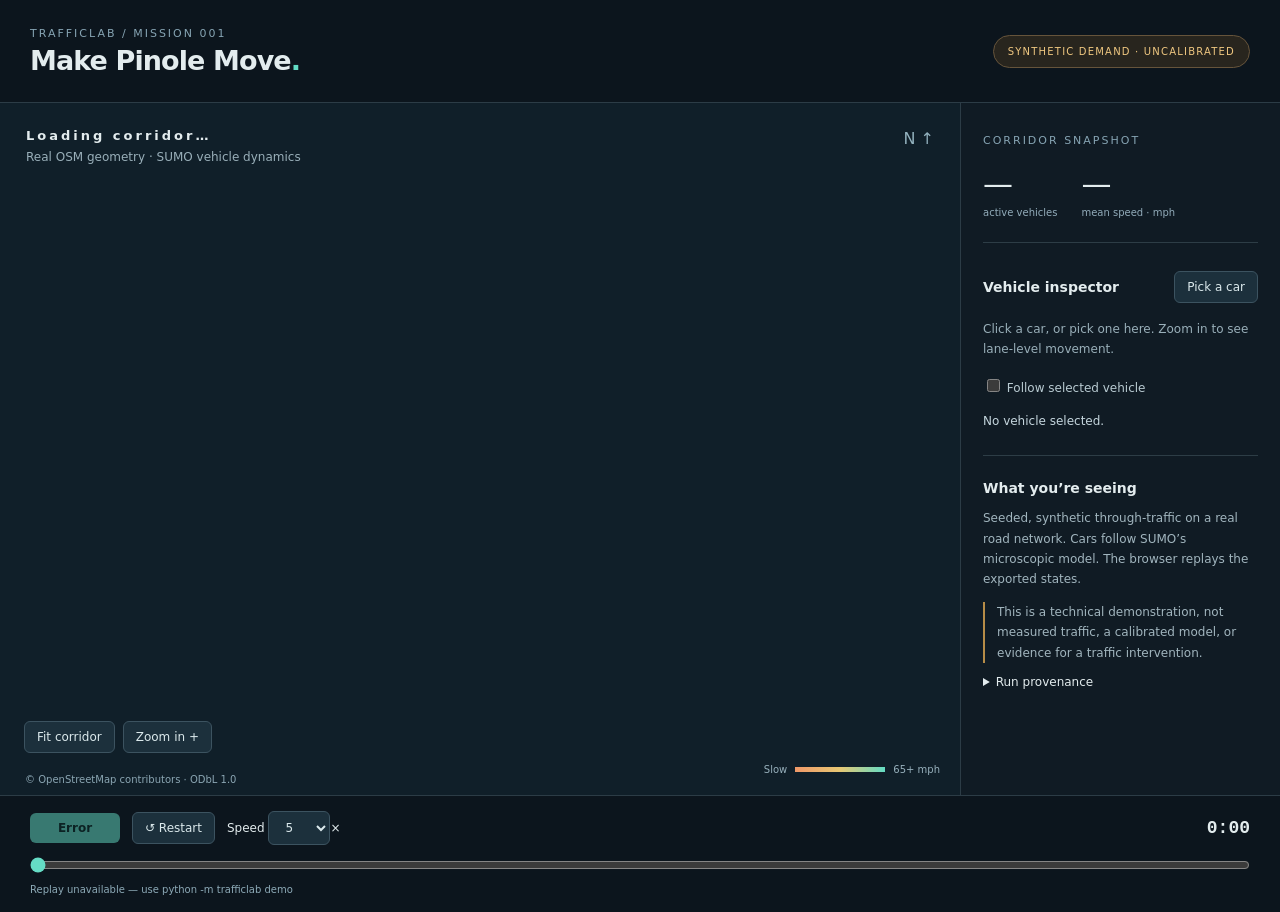
==== viewer/index.html @ 6fbc29c3 "feat: deliver tested Mission 001 simulator and GitHub Pages replay Import real Pinole OSM geometry, " ====
<!doctype html><html lang="en"><meta charset="utf-8"><meta name="viewport" content="width=device-width,initial-scale=1"><title>TrafficLab · Make Pinole Move</title><link rel="stylesheet" href="style.css">
<body><header><div><span class="eyebrow">TRAFFICLAB / MISSION 001</span><h1>Make Pinole Move<span class="dot">.</span></h1></div><div class="badge">SYNTHETIC DEMAND · UNCALIBRATED</div></header>
<main><section class="map"><canvas id="map" aria-label="Interactive road network. Click a vehicle to inspect; drag to pan; scroll to zoom."></canvas><div class="maplabel"><strong id="networkname">Loading corridor…</strong><span>Real OSM geometry · SUMO vehicle dynamics</span></div><div class="mapbuttons"><button id="fit">Fit corridor</button><button id="zoom">Zoom in +</button></div><div class="compass">N ↑</div><div class="legend"><span>Slow</span><i></i><span>65+ mph</span></div><div class="credit">© OpenStreetMap contributors · ODbL 1.0</div></section>
<aside><span class="eyebrow">CORRIDOR SNAPSHOT</span><div class="stats"><div><strong id="count">—</strong><span>active vehicles</span></div><div><strong id="mean">—</strong><span>mean speed · mph</span></div></div><hr><div class="inspecthead"><h2>Vehicle inspector</h2><button id="pick">Pick a car</button></div><p class="hint">Click a car, or pick one here. Zoom in to see lane-level movement.</p><label class="follow"><input id="follow" type="checkbox"> Follow selected vehicle</label><div id="details" aria-live="polite">No vehicle selected.</div><hr><h2>What you’re seeing</h2><p>Seeded, synthetic through-traffic on a real road network. Cars follow SUMO’s microscopic model. The browser replays the exported states.</p><p class="caution">This is a technical demonstration, not measured traffic, a calibrated model, or evidence for a traffic intervention.</p><details><summary>Run provenance</summary><pre id="provenance"></pre></details></aside></main>
<footer><div class="transport"><button id="play" disabled>Loading…</button><button id="restart">↺ Restart</button><label>Speed <select id="rate"><option>1</option><option selected>5</option><option>10</option><option>25</option></select>×</label><strong id="clock">0:00</strong></div><input id="timeline" type="range" min="0" max="1" step="0.1" value="0" aria-label="Simulation time"><span id="status">Loading real SUMO trajectory data…</span></footer><script src="app.js"></script></body></html>
---- viewer/style.css ----
:root{color-scheme:dark;font-family:Inter,system-ui,sans-serif;background:#0c151d;color:#e3ecee}*{box-sizing:border-box}body{margin:0}header{padding:22px 30px;display:flex;align-items:center;justify-content:space-between;border-bottom:1px solid #2c3c46}h1{font-size:27px;margin:4px 0;font-weight:650;letter-spacing:-.9px}.dot{color:#62dcc5}.eyebrow{font-size:11px;letter-spacing:2px;color:#86a4b3}.badge{font-size:10px;letter-spacing:1.2px;color:#efc780;border:1px solid #66543b;border-radius:20px;padding:10px 14px;background:#28251e}main{display:grid;grid-template-columns:1fr 320px;height:calc(100vh - 208px);min-height:420px}.map{position:relative;overflow:hidden;background:#101f29}canvas{width:100%;height:100%;display:block;touch-action:none;cursor:crosshair}.maplabel{position:absolute;top:25px;left:26px;pointer-events:none;display:flex;flex-direction:column;gap:7px}.maplabel strong{font-size:13px;letter-spacing:3px}.maplabel span,.hint{font-size:12px;color:#99afb9}.mapbuttons{position:absolute;bottom:42px;left:24px;display:flex;gap:8px}.compass{position:absolute;right:26px;top:26px;color:#92b1bd}.credit{position:absolute;bottom:10px;left:25px;font-size:10px;color:#8ba6b3}.legend{position:absolute;bottom:20px;right:20px;display:flex;gap:8px;align-items:center;font-size:10px;color:#97b0bc}.legend i{width:90px;height:5px;background:linear-gradient(90deg,#ef9868,#e7c874,#63dcc4)}aside{padding:26px 22px;background:#101b24;border-left:1px solid #2c3c46;overflow:auto}.stats{display:flex;gap:24px;margin-top:18px}.stats div{display:flex;flex-direction:column;gap:6px}.stats strong{font-size:30px;font-weight:500}.stats span{font-size:10px;color:#92acba}h2{font-size:14px;margin:12px 0}p{font-size:12px;line-height:1.7;color:#a1b5be}hr{border:0;border-top:1px solid #2d3d46;margin:24px 0}.inspecthead{display:flex;align-items:center;justify-content:space-between}.follow{font-size:12px;color:#b9cbd2;display:block;margin:16px 0}#details{font-size:12px;line-height:1.7;color:#c5d6de}dl{display:grid;grid-template-columns:1fr 1fr;gap:9px;margin:16px 0}dt{color:#8ea8b6}dd{margin:0;text-align:right;overflow-wrap:anywhere}.carid{font-family:monospace;color:#66ddc4;font-size:15px}.caution{border-left:2px solid #b68c47;padding-left:12px}button,select{font:inherit;font-size:12px;background:#1c303c;color:#dbe9ec;border:1px solid #3c5360;border-radius:6px;padding:8px 12px;cursor:pointer}button:hover{background:#2e4957}button:disabled{opacity:.5}#play{background:#65dcc5;color:#0c302a;border:0;min-width:90px;font-weight:bold}footer{padding:15px 30px;border-top:1px solid #2c3c46}.transport{display:flex;align-items:center;gap:12px;font-size:12px}#clock{margin-left:auto;font-family:monospace;font-size:18px}#timeline{width:100%;accent-color:#65dcc5;margin:12px 0 5px}#status{font-size:10px;color:#8daab7}summary{font-size:12px;cursor:pointer}pre{font-size:10px;white-space:pre-wrap;overflow-wrap:anywhere;line-height:1.5}@media(max-width:760px){header{padding:15px;display:block}.badge{display:inline-block;margin-top:8px}main{display:block;height:auto}.map{height:55vh}aside{border:0}footer{position:sticky;bottom:0;background:#0c151d;padding:12px 15px}.stats{gap:45px}h1{font-size:24px}}
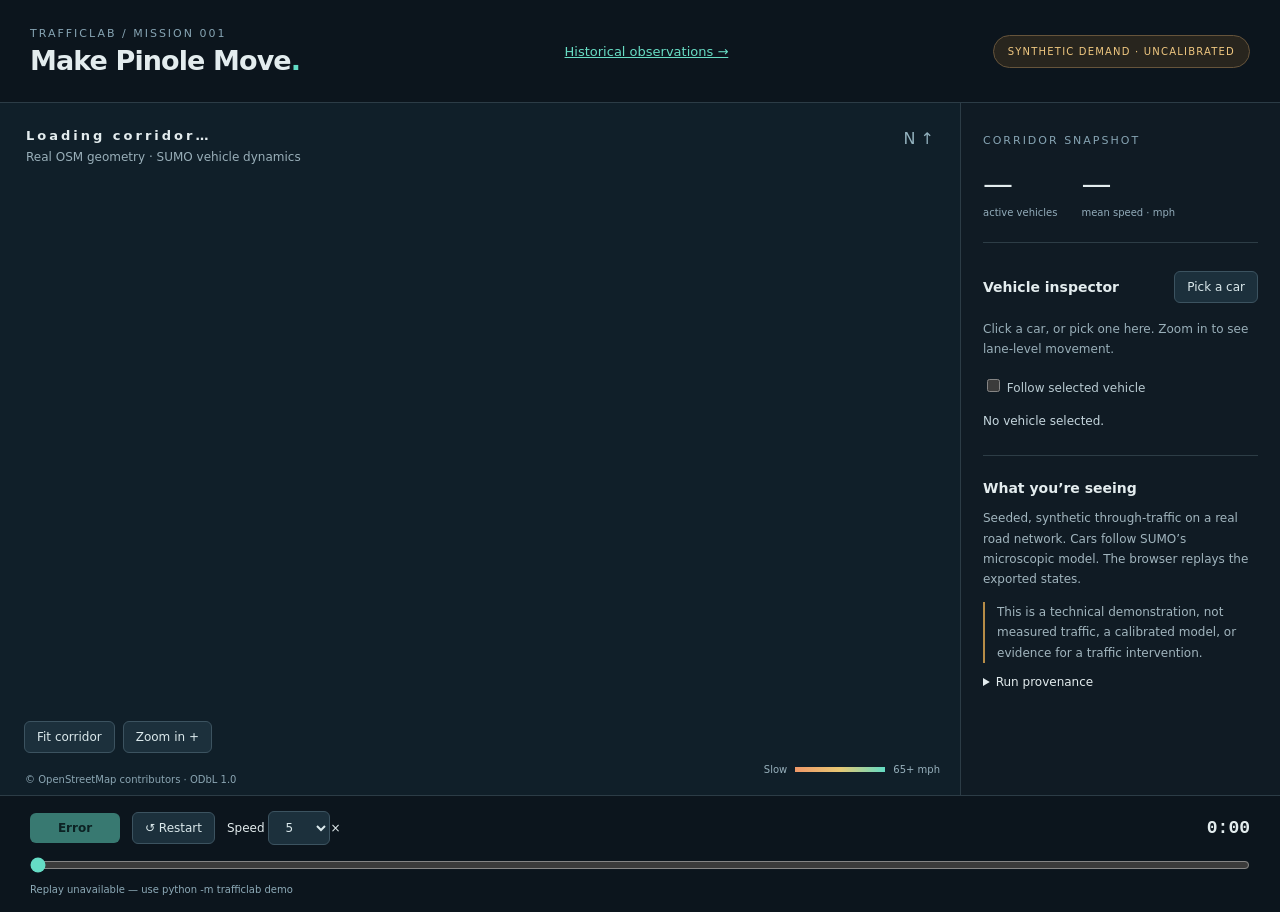
==== commit 325d702d: "feat: prepare PeMS ingestion and historical observations inspector Add date-scoped import with prove" ====
--- a/viewer/index.html
+++ b/viewer/index.html
@@ -1,5 +1,5 @@
 <!doctype html><html lang="en"><meta charset="utf-8"><meta name="viewport" content="width=device-width,initial-scale=1"><title>TrafficLab · Make Pinole Move</title><link rel="stylesheet" href="style.css">
-<body><header><div><span class="eyebrow">TRAFFICLAB / MISSION 001</span><h1>Make Pinole Move<span class="dot">.</span></h1></div><div class="badge">SYNTHETIC DEMAND · UNCALIBRATED</div></header>
+<body><header><div><span class="eyebrow">TRAFFICLAB / MISSION 001</span><h1>Make Pinole Move<span class="dot">.</span></h1></div><a href="observations.html" style="color:#68ddc4;font-size:13px">Historical observations →</a><div class="badge">SYNTHETIC DEMAND · UNCALIBRATED</div></header>
 <main><section class="map"><canvas id="map" aria-label="Interactive road network. Click a vehicle to inspect; drag to pan; scroll to zoom."></canvas><div class="maplabel"><strong id="networkname">Loading corridor…</strong><span>Real OSM geometry · SUMO vehicle dynamics</span></div><div class="mapbuttons"><button id="fit">Fit corridor</button><button id="zoom">Zoom in +</button></div><div class="compass">N ↑</div><div class="legend"><span>Slow</span><i></i><span>65+ mph</span></div><div class="credit">© OpenStreetMap contributors · ODbL 1.0</div></section>
 <aside><span class="eyebrow">CORRIDOR SNAPSHOT</span><div class="stats"><div><strong id="count">—</strong><span>active vehicles</span></div><div><strong id="mean">—</strong><span>mean speed · mph</span></div></div><hr><div class="inspecthead"><h2>Vehicle inspector</h2><button id="pick">Pick a car</button></div><p class="hint">Click a car, or pick one here. Zoom in to see lane-level movement.</p><label class="follow"><input id="follow" type="checkbox"> Follow selected vehicle</label><div id="details" aria-live="polite">No vehicle selected.</div><hr><h2>What you’re seeing</h2><p>Seeded, synthetic through-traffic on a real road network. Cars follow SUMO’s microscopic model. The browser replays the exported states.</p><p class="caution">This is a technical demonstration, not measured traffic, a calibrated model, or evidence for a traffic intervention.</p><details><summary>Run provenance</summary><pre id="provenance"></pre></details></aside></main>
 <footer><div class="transport"><button id="play" disabled>Loading…</button><button id="restart">↺ Restart</button><label>Speed <select id="rate"><option>1</option><option selected>5</option><option>10</option><option>25</option></select>×</label><strong id="clock">0:00</strong></div><input id="timeline" type="range" min="0" max="1" step="0.1" value="0" aria-label="Simulation time"><span id="status">Loading real SUMO trajectory data…</span></footer><script src="app.js"></script></body></html>
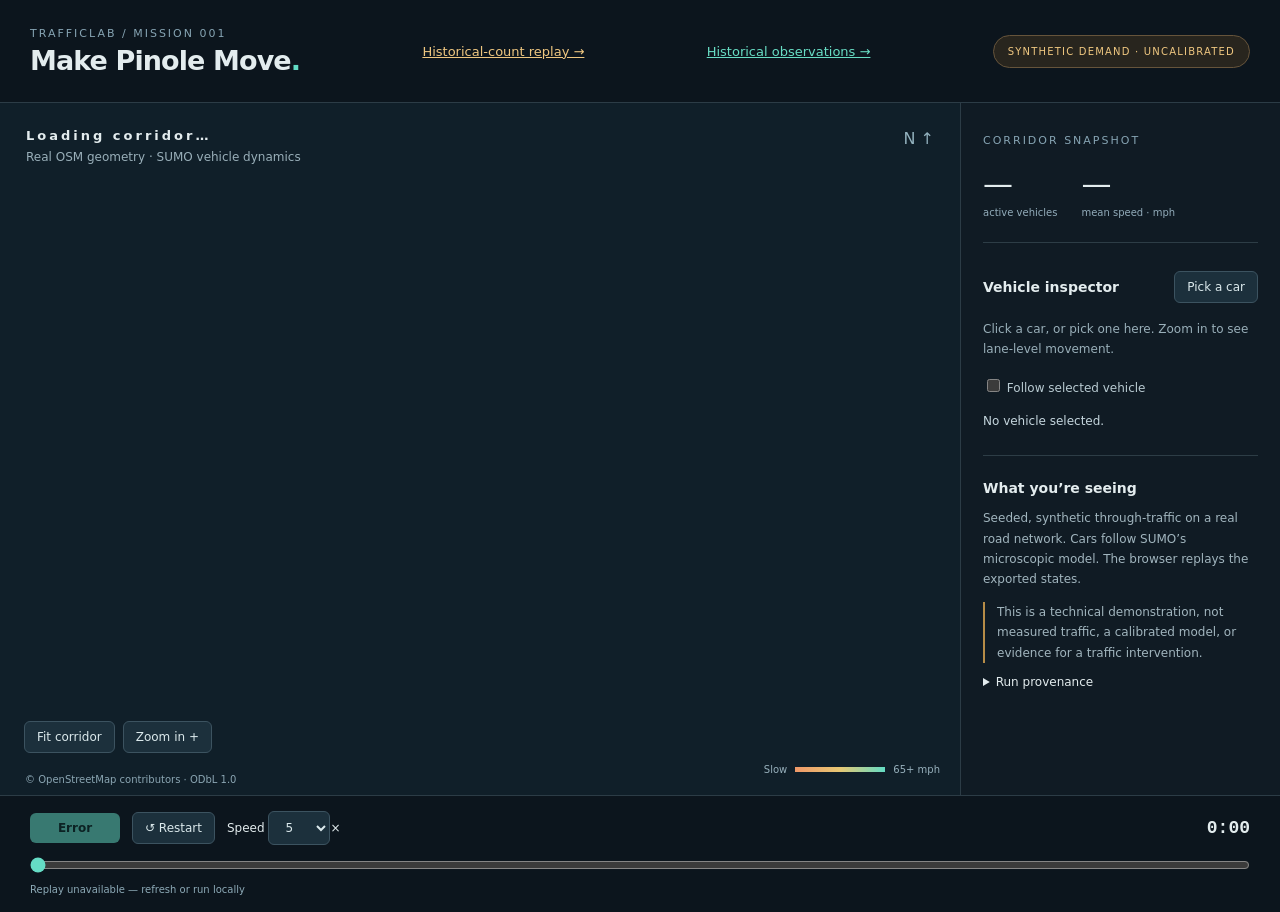
==== commit e7273077: "feat: expose moving historical baseline and observed-versus-simulated comparisons" ====
--- a/viewer/index.html
+++ b/viewer/index.html
@@ -1,5 +1,5 @@
 <!doctype html><html lang="en"><meta charset="utf-8"><meta name="viewport" content="width=device-width,initial-scale=1"><title>TrafficLab · Make Pinole Move</title><link rel="stylesheet" href="style.css">
-<body><header><div><span class="eyebrow">TRAFFICLAB / MISSION 001</span><h1>Make Pinole Move<span class="dot">.</span></h1></div><a href="observations.html" style="color:#68ddc4;font-size:13px">Historical observations →</a><div class="badge">SYNTHETIC DEMAND · UNCALIBRATED</div></header>
+<body><header><div><span class="eyebrow">TRAFFICLAB / MISSION 001</span><h1>Make Pinole Move<span class="dot">.</span></h1></div><a href="historical.html" style="color:#efc780;font-size:13px">Historical-count replay →</a><a href="observations.html" style="color:#68ddc4;font-size:13px">Historical observations →</a><div class="badge">SYNTHETIC DEMAND · UNCALIBRATED</div></header>
 <main><section class="map"><canvas id="map" aria-label="Interactive road network. Click a vehicle to inspect; drag to pan; scroll to zoom."></canvas><div class="maplabel"><strong id="networkname">Loading corridor…</strong><span>Real OSM geometry · SUMO vehicle dynamics</span></div><div class="mapbuttons"><button id="fit">Fit corridor</button><button id="zoom">Zoom in +</button></div><div class="compass">N ↑</div><div class="legend"><span>Slow</span><i></i><span>65+ mph</span></div><div class="credit">© OpenStreetMap contributors · ODbL 1.0</div></section>
 <aside><span class="eyebrow">CORRIDOR SNAPSHOT</span><div class="stats"><div><strong id="count">—</strong><span>active vehicles</span></div><div><strong id="mean">—</strong><span>mean speed · mph</span></div></div><hr><div class="inspecthead"><h2>Vehicle inspector</h2><button id="pick">Pick a car</button></div><p class="hint">Click a car, or pick one here. Zoom in to see lane-level movement.</p><label class="follow"><input id="follow" type="checkbox"> Follow selected vehicle</label><div id="details" aria-live="polite">No vehicle selected.</div><hr><h2>What you’re seeing</h2><p>Seeded, synthetic through-traffic on a real road network. Cars follow SUMO’s microscopic model. The browser replays the exported states.</p><p class="caution">This is a technical demonstration, not measured traffic, a calibrated model, or evidence for a traffic intervention.</p><details><summary>Run provenance</summary><pre id="provenance"></pre></details></aside></main>
 <footer><div class="transport"><button id="play" disabled>Loading…</button><button id="restart">↺ Restart</button><label>Speed <select id="rate"><option>1</option><option selected>5</option><option>10</option><option>25</option></select>×</label><strong id="clock">0:00</strong></div><input id="timeline" type="range" min="0" max="1" step="0.1" value="0" aria-label="Simulation time"><span id="status">Loading real SUMO trajectory data…</span></footer><script src="app.js"></script></body></html>
--- a/viewer/style.css
+++ b/viewer/style.css
@@ -1 +1,3 @@
 :root{color-scheme:dark;font-family:Inter,system-ui,sans-serif;background:#0c151d;color:#e3ecee}*{box-sizing:border-box}body{margin:0}header{padding:22px 30px;display:flex;align-items:center;justify-content:space-between;border-bottom:1px solid #2c3c46}h1{font-size:27px;margin:4px 0;font-weight:650;letter-spacing:-.9px}.dot{color:#62dcc5}.eyebrow{font-size:11px;letter-spacing:2px;color:#86a4b3}.badge{font-size:10px;letter-spacing:1.2px;color:#efc780;border:1px solid #66543b;border-radius:20px;padding:10px 14px;background:#28251e}main{display:grid;grid-template-columns:1fr 320px;height:calc(100vh - 208px);min-height:420px}.map{position:relative;overflow:hidden;background:#101f29}canvas{width:100%;height:100%;display:block;touch-action:none;cursor:crosshair}.maplabel{position:absolute;top:25px;left:26px;pointer-events:none;display:flex;flex-direction:column;gap:7px}.maplabel strong{font-size:13px;letter-spacing:3px}.maplabel span,.hint{font-size:12px;color:#99afb9}.mapbuttons{position:absolute;bottom:42px;left:24px;display:flex;gap:8px}.compass{position:absolute;right:26px;top:26px;color:#92b1bd}.credit{position:absolute;bottom:10px;left:25px;font-size:10px;color:#8ba6b3}.legend{position:absolute;bottom:20px;right:20px;display:flex;gap:8px;align-items:center;font-size:10px;color:#97b0bc}.legend i{width:90px;height:5px;background:linear-gradient(90deg,#ef9868,#e7c874,#63dcc4)}aside{padding:26px 22px;background:#101b24;border-left:1px solid #2c3c46;overflow:auto}.stats{display:flex;gap:24px;margin-top:18px}.stats div{display:flex;flex-direction:column;gap:6px}.stats strong{font-size:30px;font-weight:500}.stats span{font-size:10px;color:#92acba}h2{font-size:14px;margin:12px 0}p{font-size:12px;line-height:1.7;color:#a1b5be}hr{border:0;border-top:1px solid #2d3d46;margin:24px 0}.inspecthead{display:flex;align-items:center;justify-content:space-between}.follow{font-size:12px;color:#b9cbd2;display:block;margin:16px 0}#details{font-size:12px;line-height:1.7;color:#c5d6de}dl{display:grid;grid-template-columns:1fr 1fr;gap:9px;margin:16px 0}dt{color:#8ea8b6}dd{margin:0;text-align:right;overflow-wrap:anywhere}.carid{font-family:monospace;color:#66ddc4;font-size:15px}.caution{border-left:2px solid #b68c47;padding-left:12px}button,select{font:inherit;font-size:12px;background:#1c303c;color:#dbe9ec;border:1px solid #3c5360;border-radius:6px;padding:8px 12px;cursor:pointer}button:hover{background:#2e4957}button:disabled{opacity:.5}#play{background:#65dcc5;color:#0c302a;border:0;min-width:90px;font-weight:bold}footer{padding:15px 30px;border-top:1px solid #2c3c46}.transport{display:flex;align-items:center;gap:12px;font-size:12px}#clock{margin-left:auto;font-family:monospace;font-size:18px}#timeline{width:100%;accent-color:#65dcc5;margin:12px 0 5px}#status{font-size:10px;color:#8daab7}summary{font-size:12px;cursor:pointer}pre{font-size:10px;white-space:pre-wrap;overflow-wrap:anywhere;line-height:1.5}@media(max-width:760px){header{padding:15px;display:block}.badge{display:inline-block;margin-top:8px}main{display:block;height:auto}.map{height:55vh}aside{border:0}footer{position:sticky;bottom:0;background:#0c151d;padding:12px 15px}.stats{gap:45px}h1{font-size:24px}}
+
+#comparison{max-width:1300px;margin:auto;padding:30px}#comparison h2{font-size:18px}.compare-heading{display:flex;justify-content:space-between;align-items:center;gap:15px;flex-wrap:wrap}.compare-heading select{max-width:100%}.compare-grid{display:grid;grid-template-columns:1fr 1fr;gap:24px}.compare-grid canvas{height:180px;cursor:default;touch-action:auto}.observed-key{color:#63dcc4}.simulated-key{color:#edb980}#compare-values{display:flex;gap:25px;flex-wrap:wrap}#compare-quality{color:#edc780}#diagnostics{border-left:2px solid #edb980;padding:10px 14px;background:#16232c}@media(max-width:760px){.compare-grid{grid-template-columns:1fr}#comparison{padding:20px}.compare-heading label{max-width:100%}}
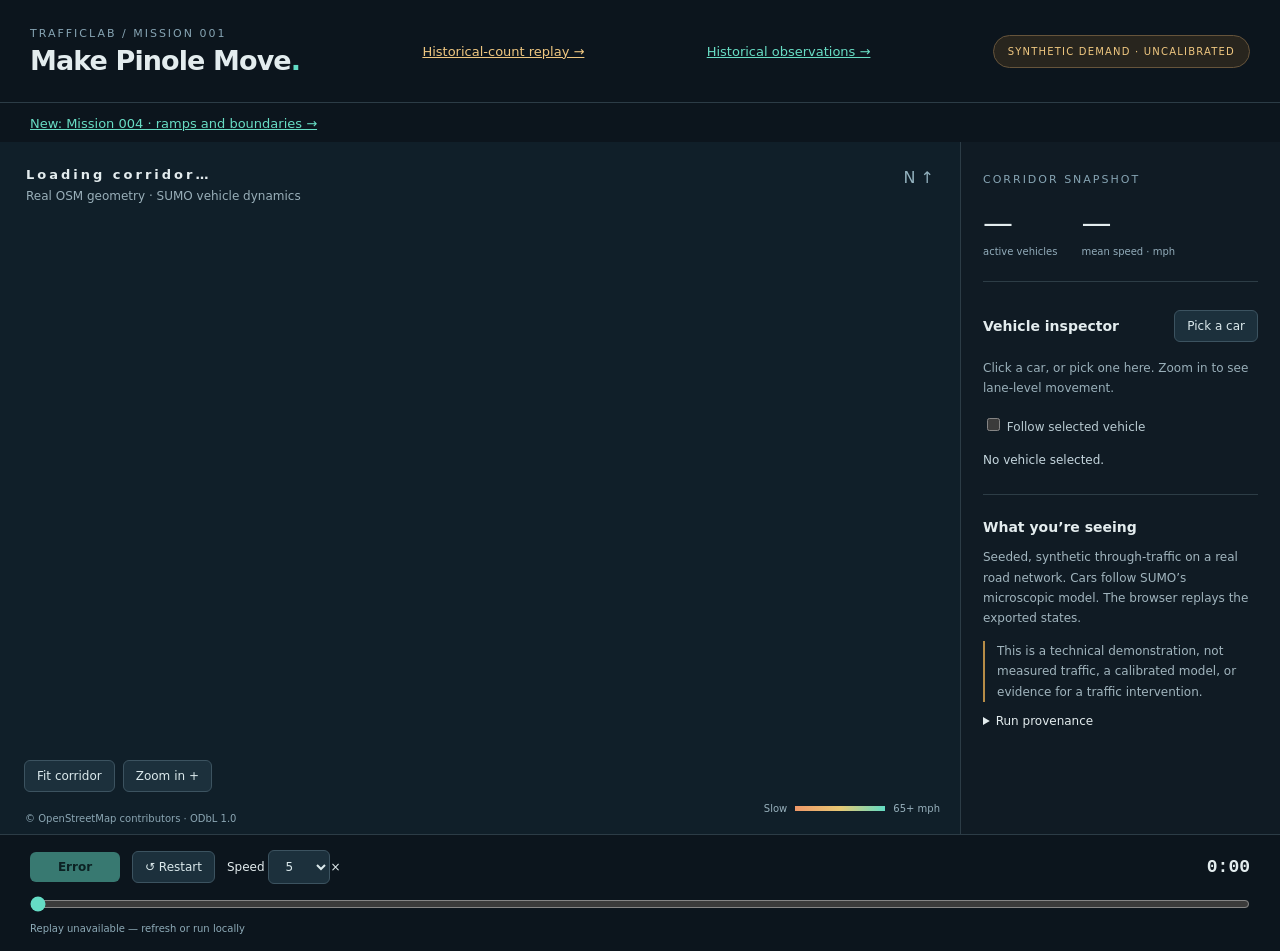
==== commit d8200a71: "Add ramp demand, boundary audit and transparent scenario comparisons" ====
--- a/viewer/index.html
+++ b/viewer/index.html
@@ -1,5 +1,5 @@
 <!doctype html><html lang="en"><meta charset="utf-8"><meta name="viewport" content="width=device-width,initial-scale=1"><title>TrafficLab · Make Pinole Move</title><link rel="stylesheet" href="style.css">
 <body><header><div><span class="eyebrow">TRAFFICLAB / MISSION 001</span><h1>Make Pinole Move<span class="dot">.</span></h1></div><a href="historical.html" style="color:#efc780;font-size:13px">Historical-count replay →</a><a href="observations.html" style="color:#68ddc4;font-size:13px">Historical observations →</a><div class="badge">SYNTHETIC DEMAND · UNCALIBRATED</div></header>
-<main><section class="map"><canvas id="map" aria-label="Interactive road network. Click a vehicle to inspect; drag to pan; scroll to zoom."></canvas><div class="maplabel"><strong id="networkname">Loading corridor…</strong><span>Real OSM geometry · SUMO vehicle dynamics</span></div><div class="mapbuttons"><button id="fit">Fit corridor</button><button id="zoom">Zoom in +</button></div><div class="compass">N ↑</div><div class="legend"><span>Slow</span><i></i><span>65+ mph</span></div><div class="credit">© OpenStreetMap contributors · ODbL 1.0</div></section>
+<nav style="padding:10px 30px"><a style="color:#68ddc4;font-size:13px" href="ramps.html">New: Mission 004 · ramps and boundaries →</a></nav><main><section class="map"><canvas id="map" aria-label="Interactive road network. Click a vehicle to inspect; drag to pan; scroll to zoom."></canvas><div class="maplabel"><strong id="networkname">Loading corridor…</strong><span>Real OSM geometry · SUMO vehicle dynamics</span></div><div class="mapbuttons"><button id="fit">Fit corridor</button><button id="zoom">Zoom in +</button></div><div class="compass">N ↑</div><div class="legend"><span>Slow</span><i></i><span>65+ mph</span></div><div class="credit">© OpenStreetMap contributors · ODbL 1.0</div></section>
 <aside><span class="eyebrow">CORRIDOR SNAPSHOT</span><div class="stats"><div><strong id="count">—</strong><span>active vehicles</span></div><div><strong id="mean">—</strong><span>mean speed · mph</span></div></div><hr><div class="inspecthead"><h2>Vehicle inspector</h2><button id="pick">Pick a car</button></div><p class="hint">Click a car, or pick one here. Zoom in to see lane-level movement.</p><label class="follow"><input id="follow" type="checkbox"> Follow selected vehicle</label><div id="details" aria-live="polite">No vehicle selected.</div><hr><h2>What you’re seeing</h2><p>Seeded, synthetic through-traffic on a real road network. Cars follow SUMO’s microscopic model. The browser replays the exported states.</p><p class="caution">This is a technical demonstration, not measured traffic, a calibrated model, or evidence for a traffic intervention.</p><details><summary>Run provenance</summary><pre id="provenance"></pre></details></aside></main>
 <footer><div class="transport"><button id="play" disabled>Loading…</button><button id="restart">↺ Restart</button><label>Speed <select id="rate"><option>1</option><option selected>5</option><option>10</option><option>25</option></select>×</label><strong id="clock">0:00</strong></div><input id="timeline" type="range" min="0" max="1" step="0.1" value="0" aria-label="Simulation time"><span id="status">Loading real SUMO trajectory data…</span></footer><script src="app.js"></script></body></html>
--- a/viewer/style.css
+++ b/viewer/style.css
@@ -1,3 +1,5 @@
 :root{color-scheme:dark;font-family:Inter,system-ui,sans-serif;background:#0c151d;color:#e3ecee}*{box-sizing:border-box}body{margin:0}header{padding:22px 30px;display:flex;align-items:center;justify-content:space-between;border-bottom:1px solid #2c3c46}h1{font-size:27px;margin:4px 0;font-weight:650;letter-spacing:-.9px}.dot{color:#62dcc5}.eyebrow{font-size:11px;letter-spacing:2px;color:#86a4b3}.badge{font-size:10px;letter-spacing:1.2px;color:#efc780;border:1px solid #66543b;border-radius:20px;padding:10px 14px;background:#28251e}main{display:grid;grid-template-columns:1fr 320px;height:calc(100vh - 208px);min-height:420px}.map{position:relative;overflow:hidden;background:#101f29}canvas{width:100%;height:100%;display:block;touch-action:none;cursor:crosshair}.maplabel{position:absolute;top:25px;left:26px;pointer-events:none;display:flex;flex-direction:column;gap:7px}.maplabel strong{font-size:13px;letter-spacing:3px}.maplabel span,.hint{font-size:12px;color:#99afb9}.mapbuttons{position:absolute;bottom:42px;left:24px;display:flex;gap:8px}.compass{position:absolute;right:26px;top:26px;color:#92b1bd}.credit{position:absolute;bottom:10px;left:25px;font-size:10px;color:#8ba6b3}.legend{position:absolute;bottom:20px;right:20px;display:flex;gap:8px;align-items:center;font-size:10px;color:#97b0bc}.legend i{width:90px;height:5px;background:linear-gradient(90deg,#ef9868,#e7c874,#63dcc4)}aside{padding:26px 22px;background:#101b24;border-left:1px solid #2c3c46;overflow:auto}.stats{display:flex;gap:24px;margin-top:18px}.stats div{display:flex;flex-direction:column;gap:6px}.stats strong{font-size:30px;font-weight:500}.stats span{font-size:10px;color:#92acba}h2{font-size:14px;margin:12px 0}p{font-size:12px;line-height:1.7;color:#a1b5be}hr{border:0;border-top:1px solid #2d3d46;margin:24px 0}.inspecthead{display:flex;align-items:center;justify-content:space-between}.follow{font-size:12px;color:#b9cbd2;display:block;margin:16px 0}#details{font-size:12px;line-height:1.7;color:#c5d6de}dl{display:grid;grid-template-columns:1fr 1fr;gap:9px;margin:16px 0}dt{color:#8ea8b6}dd{margin:0;text-align:right;overflow-wrap:anywhere}.carid{font-family:monospace;color:#66ddc4;font-size:15px}.caution{border-left:2px solid #b68c47;padding-left:12px}button,select{font:inherit;font-size:12px;background:#1c303c;color:#dbe9ec;border:1px solid #3c5360;border-radius:6px;padding:8px 12px;cursor:pointer}button:hover{background:#2e4957}button:disabled{opacity:.5}#play{background:#65dcc5;color:#0c302a;border:0;min-width:90px;font-weight:bold}footer{padding:15px 30px;border-top:1px solid #2c3c46}.transport{display:flex;align-items:center;gap:12px;font-size:12px}#clock{margin-left:auto;font-family:monospace;font-size:18px}#timeline{width:100%;accent-color:#65dcc5;margin:12px 0 5px}#status{font-size:10px;color:#8daab7}summary{font-size:12px;cursor:pointer}pre{font-size:10px;white-space:pre-wrap;overflow-wrap:anywhere;line-height:1.5}@media(max-width:760px){header{padding:15px;display:block}.badge{display:inline-block;margin-top:8px}main{display:block;height:auto}.map{height:55vh}aside{border:0}footer{position:sticky;bottom:0;background:#0c151d;padding:12px 15px}.stats{gap:45px}h1{font-size:24px}}
 
 #comparison{max-width:1300px;margin:auto;padding:30px}#comparison h2{font-size:18px}.compare-heading{display:flex;justify-content:space-between;align-items:center;gap:15px;flex-wrap:wrap}.compare-heading select{max-width:100%}.compare-grid{display:grid;grid-template-columns:1fr 1fr;gap:24px}.compare-grid canvas{height:180px;cursor:default;touch-action:auto}.observed-key{color:#63dcc4}.simulated-key{color:#edb980}#compare-values{display:flex;gap:25px;flex-wrap:wrap}#compare-quality{color:#edc780}#diagnostics{border-left:2px solid #edb980;padding:10px 14px;background:#16232c}@media(max-width:760px){.compare-grid{grid-template-columns:1fr}#comparison{padding:20px}.compare-heading label{max-width:100%}}
+
+.ramp-review{max-width:1300px;margin:0 auto;padding:30px}.ramp-review h2{font-size:20px;margin-top:28px}.ramp-review a{color:#63dcc4}.table-scroll{overflow-x:auto}table{border-collapse:collapse;width:100%;font-size:12px}th,td{padding:12px;text-align:left;border-bottom:1px solid #2c3c46}th{color:#86a4b3;font-weight:500}tr.central{background:#173a36}.ramp-review p{max-width:950px}#pick-ramp{margin-top:8px}
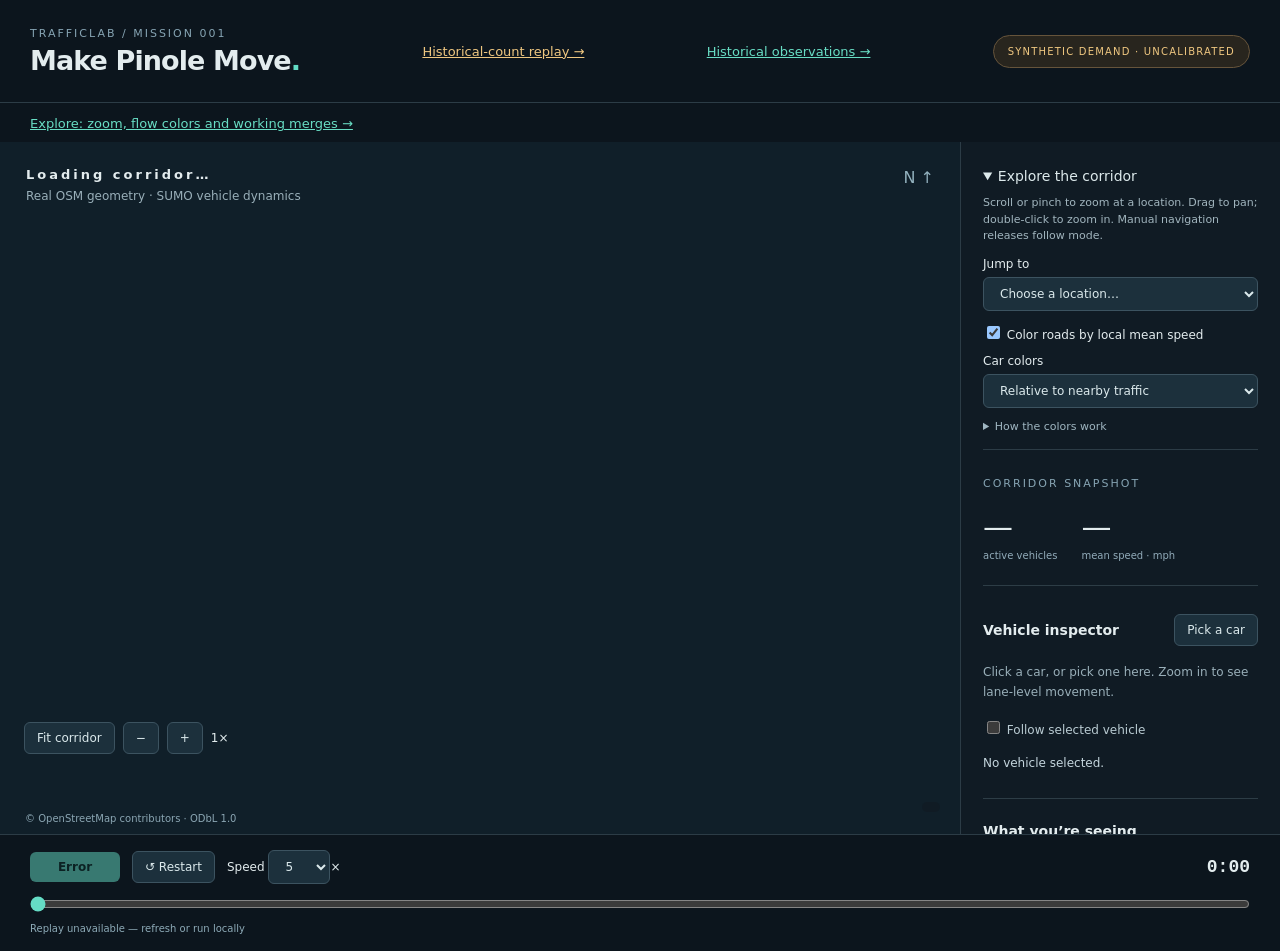
==== commit f7941fe4: "Add map navigation, local speed layers and completing merge experiment" ====
--- a/viewer/index.html
+++ b/viewer/index.html
@@ -1,5 +1,5 @@
 <!doctype html><html lang="en"><meta charset="utf-8"><meta name="viewport" content="width=device-width,initial-scale=1"><title>TrafficLab · Make Pinole Move</title><link rel="stylesheet" href="style.css">
 <body><header><div><span class="eyebrow">TRAFFICLAB / MISSION 001</span><h1>Make Pinole Move<span class="dot">.</span></h1></div><a href="historical.html" style="color:#efc780;font-size:13px">Historical-count replay →</a><a href="observations.html" style="color:#68ddc4;font-size:13px">Historical observations →</a><div class="badge">SYNTHETIC DEMAND · UNCALIBRATED</div></header>
-<nav style="padding:10px 30px"><a style="color:#68ddc4;font-size:13px" href="ramps.html">New: Mission 004 · ramps and boundaries →</a></nav><main><section class="map"><canvas id="map" aria-label="Interactive road network. Click a vehicle to inspect; drag to pan; scroll to zoom."></canvas><div class="maplabel"><strong id="networkname">Loading corridor…</strong><span>Real OSM geometry · SUMO vehicle dynamics</span></div><div class="mapbuttons"><button id="fit">Fit corridor</button><button id="zoom">Zoom in +</button></div><div class="compass">N ↑</div><div class="legend"><span>Slow</span><i></i><span>65+ mph</span></div><div class="credit">© OpenStreetMap contributors · ODbL 1.0</div></section>
-<aside><span class="eyebrow">CORRIDOR SNAPSHOT</span><div class="stats"><div><strong id="count">—</strong><span>active vehicles</span></div><div><strong id="mean">—</strong><span>mean speed · mph</span></div></div><hr><div class="inspecthead"><h2>Vehicle inspector</h2><button id="pick">Pick a car</button></div><p class="hint">Click a car, or pick one here. Zoom in to see lane-level movement.</p><label class="follow"><input id="follow" type="checkbox"> Follow selected vehicle</label><div id="details" aria-live="polite">No vehicle selected.</div><hr><h2>What you’re seeing</h2><p>Seeded, synthetic through-traffic on a real road network. Cars follow SUMO’s microscopic model. The browser replays the exported states.</p><p class="caution">This is a technical demonstration, not measured traffic, a calibrated model, or evidence for a traffic intervention.</p><details><summary>Run provenance</summary><pre id="provenance"></pre></details></aside></main>
-<footer><div class="transport"><button id="play" disabled>Loading…</button><button id="restart">↺ Restart</button><label>Speed <select id="rate"><option>1</option><option selected>5</option><option>10</option><option>25</option></select>×</label><strong id="clock">0:00</strong></div><input id="timeline" type="range" min="0" max="1" step="0.1" value="0" aria-label="Simulation time"><span id="status">Loading real SUMO trajectory data…</span></footer><script src="app.js"></script></body></html>
+<nav style="padding:10px 30px"><a style="color:#68ddc4;font-size:13px" href="ramps.html">Explore: zoom, flow colors and working merges →</a></nav><main><section class="map"><canvas tabindex="0" id="map" aria-label="Interactive road network. Click a vehicle to inspect; drag to pan; scroll to zoom."></canvas><div class="maplabel"><strong id="networkname">Loading corridor…</strong><span>Real OSM geometry · SUMO vehicle dynamics</span></div><div class="mapbuttons"><button id="fit">Fit corridor</button><button id="zoom-out" aria-label="Zoom out">−</button><button id="zoom" aria-label="Zoom in">+</button><output id="zoom-level" aria-label="Zoom level">1×</output></div><div class="compass">N ↑</div><div class="legend" id="flow-legend"></div><div class="credit">© OpenStreetMap contributors · ODbL 1.0</div></section>
+<aside><details class="view-options" open><summary>Explore the corridor</summary><p>Scroll or pinch to zoom at a location. Drag to pan; double-click to zoom in. Manual navigation releases follow mode.</p><label>Jump to <select id="jump"><option value="">Choose a location…</option></select></label><label><input id="road-flow" type="checkbox" checked> Color roads by local mean speed</label><label>Car colors <select id="car-colors"><option value="relative">Relative to nearby traffic</option><option value="absolute">Absolute speed</option></select></label><details class="color-help"><summary>How the colors work</summary><p>Local = same road and direction, in 100 m sections, at the current simulation sample. Gray roads have no cars. Relative colors compare each car with the other cars; fewer than two peers stays gray. These are simulated speeds.</p></details></details><span class="eyebrow">CORRIDOR SNAPSHOT</span><div class="stats"><div><strong id="count">—</strong><span>active vehicles</span></div><div><strong id="mean">—</strong><span>mean speed · mph</span></div></div><hr><div class="inspecthead"><h2>Vehicle inspector</h2><button id="pick">Pick a car</button></div><p class="hint">Click a car, or pick one here. Zoom in to see lane-level movement.</p><label class="follow"><input id="follow" type="checkbox"> Follow selected vehicle</label><div id="details" aria-live="polite">No vehicle selected.</div><hr><h2>What you’re seeing</h2><p>Seeded, synthetic through-traffic on a real road network. Cars follow SUMO’s microscopic model. The browser replays the exported states.</p><p class="caution">This is a technical demonstration, not measured traffic, a calibrated model, or evidence for a traffic intervention.</p><details><summary>Run provenance</summary><pre id="provenance"></pre></details></aside></main>
+<footer><div class="transport"><button id="play" disabled>Loading…</button><button id="restart">↺ Restart</button><label>Speed <select id="rate"><option>1</option><option selected>5</option><option>10</option><option>25</option></select>×</label><strong id="clock">0:00</strong></div><input id="timeline" type="range" min="0" max="1" step="0.1" value="0" aria-label="Simulation time"><span id="status">Loading real SUMO trajectory data…</span></footer><script src="flow-layer.js"></script><script src="app.js"></script></body></html>
--- a/viewer/style.css
+++ b/viewer/style.css
@@ -3,3 +3,5 @@
 #comparison{max-width:1300px;margin:auto;padding:30px}#comparison h2{font-size:18px}.compare-heading{display:flex;justify-content:space-between;align-items:center;gap:15px;flex-wrap:wrap}.compare-heading select{max-width:100%}.compare-grid{display:grid;grid-template-columns:1fr 1fr;gap:24px}.compare-grid canvas{height:180px;cursor:default;touch-action:auto}.observed-key{color:#63dcc4}.simulated-key{color:#edb980}#compare-values{display:flex;gap:25px;flex-wrap:wrap}#compare-quality{color:#edc780}#diagnostics{border-left:2px solid #edb980;padding:10px 14px;background:#16232c}@media(max-width:760px){.compare-grid{grid-template-columns:1fr}#comparison{padding:20px}.compare-heading label{max-width:100%}}
 
 .ramp-review{max-width:1300px;margin:0 auto;padding:30px}.ramp-review h2{font-size:20px;margin-top:28px}.ramp-review a{color:#63dcc4}.table-scroll{overflow-x:auto}table{border-collapse:collapse;width:100%;font-size:12px}th,td{padding:12px;text-align:left;border-bottom:1px solid #2c3c46}th{color:#86a4b3;font-weight:500}tr.central{background:#173a36}.ramp-review p{max-width:950px}#pick-ramp{margin-top:8px}
+.view-options{margin-bottom:22px;border-bottom:1px solid #2c3c46;padding-bottom:16px}.view-options summary{font-size:14px;color:#dce9eb}.view-options label{display:block;font-size:12px;margin:12px 0}.view-options select{display:block;max-width:100%;width:100%;margin-top:6px}.legend{flex-direction:column;align-items:flex-end;max-width:75%;line-height:1.6;padding:5px 9px;background:#101b24e8;border-radius:5px;pointer-events:none;bottom:22px}.legend b{font-weight:600}.mapbuttons{bottom:80px;align-items:center}#zoom-level{font-size:12px;min-width:36px}canvas:focus-visible{outline:2px solid #63dcc4;outline-offset:-3px}@media(max-width:760px){.legend{max-width:96%;right:6px;font-size:9px}.mapbuttons{left:12px;bottom:92px}.maplabel{top:14px;left:14px}.maplabel strong{letter-spacing:1px;max-width:270px}}
+.color-help summary{font-size:11px;color:#9fb6c1}.color-help p{font-size:11px}.view-options>p{font-size:11px;line-height:1.5}
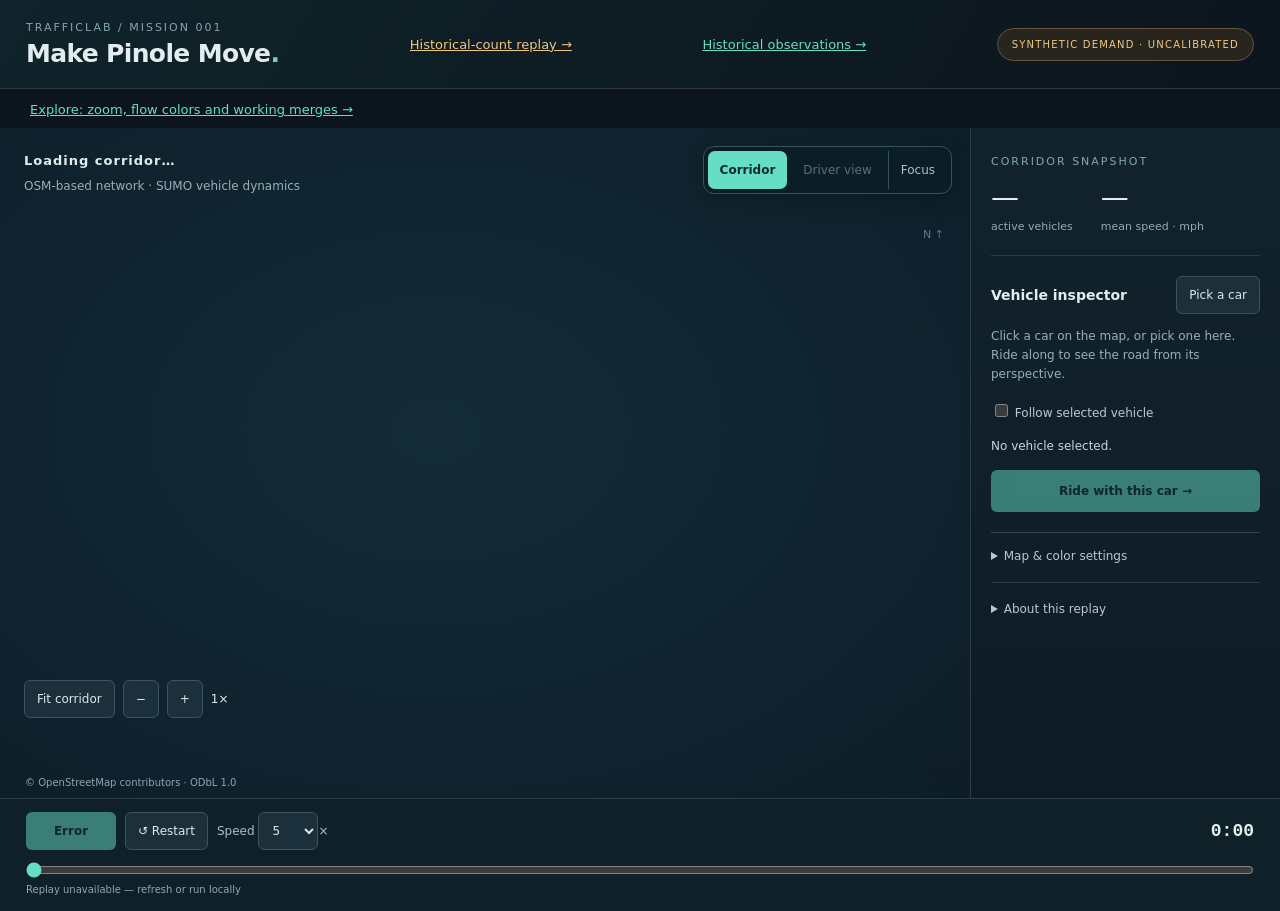
==== commit a3fc6148: "Polish replay experience and add a schematic driver camera" ====
--- a/viewer/index.html
+++ b/viewer/index.html
@@ -1,5 +1,5 @@
 <!doctype html><html lang="en"><meta charset="utf-8"><meta name="viewport" content="width=device-width,initial-scale=1"><title>TrafficLab · Make Pinole Move</title><link rel="stylesheet" href="style.css">
 <body><header><div><span class="eyebrow">TRAFFICLAB / MISSION 001</span><h1>Make Pinole Move<span class="dot">.</span></h1></div><a href="historical.html" style="color:#efc780;font-size:13px">Historical-count replay →</a><a href="observations.html" style="color:#68ddc4;font-size:13px">Historical observations →</a><div class="badge">SYNTHETIC DEMAND · UNCALIBRATED</div></header>
-<nav style="padding:10px 30px"><a style="color:#68ddc4;font-size:13px" href="ramps.html">Explore: zoom, flow colors and working merges →</a></nav><main><section class="map"><canvas tabindex="0" id="map" aria-label="Interactive road network. Click a vehicle to inspect; drag to pan; scroll to zoom."></canvas><div class="maplabel"><strong id="networkname">Loading corridor…</strong><span>Real OSM geometry · SUMO vehicle dynamics</span></div><div class="mapbuttons"><button id="fit">Fit corridor</button><button id="zoom-out" aria-label="Zoom out">−</button><button id="zoom" aria-label="Zoom in">+</button><output id="zoom-level" aria-label="Zoom level">1×</output></div><div class="compass">N ↑</div><div class="legend" id="flow-legend"></div><div class="credit">© OpenStreetMap contributors · ODbL 1.0</div></section>
-<aside><details class="view-options" open><summary>Explore the corridor</summary><p>Scroll or pinch to zoom at a location. Drag to pan; double-click to zoom in. Manual navigation releases follow mode.</p><label>Jump to <select id="jump"><option value="">Choose a location…</option></select></label><label><input id="road-flow" type="checkbox" checked> Color roads by local mean speed</label><label>Car colors <select id="car-colors"><option value="relative">Relative to nearby traffic</option><option value="absolute">Absolute speed</option></select></label><details class="color-help"><summary>How the colors work</summary><p>Local = same road and direction, in 100 m sections, at the current simulation sample. Gray roads have no cars. Relative colors compare each car with the other cars; fewer than two peers stays gray. These are simulated speeds.</p></details></details><span class="eyebrow">CORRIDOR SNAPSHOT</span><div class="stats"><div><strong id="count">—</strong><span>active vehicles</span></div><div><strong id="mean">—</strong><span>mean speed · mph</span></div></div><hr><div class="inspecthead"><h2>Vehicle inspector</h2><button id="pick">Pick a car</button></div><p class="hint">Click a car, or pick one here. Zoom in to see lane-level movement.</p><label class="follow"><input id="follow" type="checkbox"> Follow selected vehicle</label><div id="details" aria-live="polite">No vehicle selected.</div><hr><h2>What you’re seeing</h2><p>Seeded, synthetic through-traffic on a real road network. Cars follow SUMO’s microscopic model. The browser replays the exported states.</p><p class="caution">This is a technical demonstration, not measured traffic, a calibrated model, or evidence for a traffic intervention.</p><details><summary>Run provenance</summary><pre id="provenance"></pre></details></aside></main>
-<footer><div class="transport"><button id="play" disabled>Loading…</button><button id="restart">↺ Restart</button><label>Speed <select id="rate"><option>1</option><option selected>5</option><option>10</option><option>25</option></select>×</label><strong id="clock">0:00</strong></div><input id="timeline" type="range" min="0" max="1" step="0.1" value="0" aria-label="Simulation time"><span id="status">Loading real SUMO trajectory data…</span></footer><script src="flow-layer.js"></script><script src="app.js"></script></body></html>
+<nav style="padding:10px 30px"><a style="color:#68ddc4;font-size:13px" href="ramps.html">Explore: zoom, flow colors and working merges →</a></nav><main><section class="map" id="experience"><div class="view-switch" role="group" aria-label="Camera view"><button id="view-map" aria-pressed="true">Corridor</button><button id="view-driver" aria-pressed="false">Driver view</button><button id="focus-view" aria-pressed="false" title="Expand the road view; Escape to return">Focus</button></div><canvas tabindex="0" id="map" aria-label="Interactive road network. Click a vehicle to inspect; drag to pan; scroll to zoom."></canvas><div class="maplabel"><strong id="networkname">Loading corridor…</strong><span>OSM-based network · SUMO vehicle dynamics</span></div><div class="mapbuttons"><button id="fit">Fit corridor</button><button id="zoom-out" aria-label="Zoom out">−</button><button id="zoom" aria-label="Zoom in">+</button><output id="zoom-level" aria-label="Zoom level">1×</output></div><div class="compass">N ↑</div><div class="legend" id="flow-legend"></div><div id="driver-hud" hidden><span class="eyebrow">RIDE ALONG</span><strong><span id="driver-speed">—</span><small> mph</small></strong><span id="driver-road">Selected vehicle</span><span class="driver-disclaimer">Schematic view · flat road geometry</span></div><div id="driver-empty" hidden><strong>This car has left the recorded view.</strong><p>Pick another car to keep exploring, or scrub back.</p><button id="driver-next">Ride another car</button><button id="driver-back">Back to corridor</button></div><div id="view-notice" role="status" aria-live="polite"></div><div class="credit">© OpenStreetMap contributors · ODbL 1.0</div></section>
+<aside><span class="eyebrow">CORRIDOR SNAPSHOT</span><div class="stats"><div><strong id="count">—</strong><span>active vehicles</span></div><div><strong id="mean">—</strong><span>mean speed · mph</span></div></div><hr><div class="inspecthead"><h2>Vehicle inspector</h2><button id="pick">Pick a car</button></div><p class="hint">Click a car on the map, or pick one here. Ride along to see the road from its perspective.</p><label class="follow"><input id="follow" type="checkbox"> Follow selected vehicle</label><div id="details">No vehicle selected.</div><button id="ride-selected" class="ride-button">Ride with this car →</button><details class="view-options"><summary>Map & color settings</summary><p>Scroll or pinch to zoom at a location. Drag to pan; double-click to zoom in. Manual navigation releases follow mode.</p><label>Jump to <select id="jump"><option value="">Choose a location…</option></select></label><label><input id="road-flow" type="checkbox" checked> Color roads by local mean speed</label><label>Car colors <select id="car-colors"><option value="relative">Relative to nearby traffic</option><option value="absolute">Absolute speed</option></select></label><details class="color-help"><summary>How the colors work</summary><p>Local = same road and direction, in 100 m sections, at the current simulation sample. Gray roads have no cars. Relative colors compare each car with the other cars; fewer than two peers stays gray. These are simulated speeds.</p></details></details><hr><details class="scene-notes"><summary>About this replay</summary><p>Seeded, synthetic through-traffic on a real road network. Cars follow SUMO’s microscopic model. The browser replays the exported states.</p><p class="caution">This is a technical demonstration, not measured traffic, a calibrated model, or evidence for a traffic intervention.</p><details><summary>Run provenance</summary><pre id="provenance"></pre></details></details></aside></main>
+<footer><div class="transport"><button id="play" disabled>Loading…</button><button id="restart" title="Return to the start of the replay">↺ Restart</button><label>Speed <select id="rate"><option>0.5</option><option>1</option><option>2</option><option selected>5</option><option>10</option><option>25</option></select>×</label><strong id="clock">0:00</strong></div><input id="timeline" type="range" min="0" max="1" step="0.1" value="0" aria-label="Simulation time"><span id="status" role="status">Loading real SUMO trajectory data…</span></footer><script src="flow-layer.js"></script><script src="driver-geometry.js"></script><script src="driver-view.js"></script><script src="app.js"></script></body></html>
--- a/viewer/style.css
+++ b/viewer/style.css
@@ -5,3 +5,14 @@
 .ramp-review{max-width:1300px;margin:0 auto;padding:30px}.ramp-review h2{font-size:20px;margin-top:28px}.ramp-review a{color:#63dcc4}.table-scroll{overflow-x:auto}table{border-collapse:collapse;width:100%;font-size:12px}th,td{padding:12px;text-align:left;border-bottom:1px solid #2c3c46}th{color:#86a4b3;font-weight:500}tr.central{background:#173a36}.ramp-review p{max-width:950px}#pick-ramp{margin-top:8px}
 .view-options{margin-bottom:22px;border-bottom:1px solid #2c3c46;padding-bottom:16px}.view-options summary{font-size:14px;color:#dce9eb}.view-options label{display:block;font-size:12px;margin:12px 0}.view-options select{display:block;max-width:100%;width:100%;margin-top:6px}.legend{flex-direction:column;align-items:flex-end;max-width:75%;line-height:1.6;padding:5px 9px;background:#101b24e8;border-radius:5px;pointer-events:none;bottom:22px}.legend b{font-weight:600}.mapbuttons{bottom:80px;align-items:center}#zoom-level{font-size:12px;min-width:36px}canvas:focus-visible{outline:2px solid #63dcc4;outline-offset:-3px}@media(max-width:760px){.legend{max-width:96%;right:6px;font-size:9px}.mapbuttons{left:12px;bottom:92px}.maplabel{top:14px;left:14px}.maplabel strong{letter-spacing:1px;max-width:270px}}
 .color-help summary{font-size:11px;color:#9fb6c1}.color-help p{font-size:11px}.view-options>p{font-size:11px;line-height:1.5}
+
+#robustness{margin:36px 0;padding:24px 0;border-top:1px solid #3c5360;border-bottom:1px solid #3c5360}#sensitivity-summary{border-left:2px solid #63dcc4;padding-left:14px}#sensitivity-detail{margin-top:20px}#sensitivity-detail h3{font-size:16px}#sensitivity-table button[aria-pressed="true"]{background:#295b50;border-color:#63dcc4}
+/* Presentation pass: calm chrome, a prominent selected car, and room for the road. */
+html{scroll-behavior:smooth}header{padding:16px 26px;background:linear-gradient(120deg,#10232a,#0c151d)}header h1{font-size:25px;letter-spacing:-.65px}button,select{min-height:38px;transition:background .15s,border-color .15s,transform .15s}button:active{transform:translateY(1px)}button:focus-visible,select:focus-visible,a:focus-visible,summary:focus-visible{outline:2px solid #7ae7d0;outline-offset:3px}a{color:#74decb}.section-nav{display:flex;gap:24px;padding:11px 26px;border-bottom:1px solid #263c46;font-size:12px;background:#10202a}.section-nav a{text-decoration:none;color:#a9c1ca}.section-nav a:hover{color:#7ae7d0}main{grid-template-columns:minmax(0,1fr) 310px;height:calc(100dvh - 230px);min-height:480px}.map{background:radial-gradient(ellipse at 45% 45%,#142c37,#0d1d28)}.maplabel{top:24px;left:24px;max-width:calc(100% - 370px)}.maplabel strong{letter-spacing:1px;line-height:1.45}.maplabel span{line-height:1.4}.compass{top:100px;font-size:11px;opacity:.6}.view-switch{position:absolute;z-index:4;top:18px;right:18px;display:flex;gap:4px;padding:4px;background:#0b1d27e8;border:1px solid #355360;border-radius:11px;box-shadow:0 5px 24px #0003}.view-switch button{border:0;background:transparent;border-radius:7px;padding:7px 12px;color:#a7c2cd}.view-switch button[aria-pressed="true"]{background:#66ddc5;color:#0b2d30;font-weight:650}.view-switch button:hover{background:#294752}.view-switch button[aria-pressed="true"]:hover{background:#8becd7}#focus-view{border-left:1px solid #355360;border-radius:0 7px 7px 0}aside{padding:22px 20px;background:linear-gradient(#12232d,#0e1b24)}.stats{margin:12px 0 22px;gap:28px}.stats strong{font-variant-numeric:tabular-nums;font-size:28px}.stats span{font-size:11px}hr{margin:19px 0}.inspecthead{gap:8px}h2{font-weight:600}.hint{line-height:1.6}.carid{font-size:12px;padding:8px 10px;background:#071c25;border:1px solid #28434e;border-radius:6px;overflow-wrap:anywhere}#details dl{font-size:11px;gap:8px}#details dd{font-variant-numeric:tabular-nums}.ride-button{display:block;width:100%;background:#64dcc5;color:#0b2e2c;font-weight:650;margin:14px 0 20px;border:0;min-height:42px}.ride-button:hover{background:#8becd7}.view-options{border-top:1px solid #2c4652;border-bottom:0;padding:16px 0 0;margin:14px 0}.view-options summary,.scene-notes>summary{font-size:12px;color:#b2cbd3}.scene-notes{margin-bottom:16px}.scene-notes p{font-size:11px}footer{background:#102029;padding:13px 26px}.transport{gap:9px}.transport label{color:#a8c1cb}.transport strong{color:#def1eb}.transport select{padding:6px 9px}#status{display:block;line-height:1.45;max-width:1100px}.compare-heading h2{font-size:21px!important}.ramp-review>h2{margin-top:34px}#driver-hud{position:absolute;bottom:40px;left:28px;z-index:2;display:flex;flex-direction:column;gap:4px;color:#effaf4;text-shadow:0 2px 12px #00131d}#driver-hud[hidden],#driver-empty[hidden]{display:none}#driver-hud strong{font-size:52px;line-height:1.05;font-weight:550;font-variant-numeric:tabular-nums;letter-spacing:-2px}#driver-hud small{font-size:14px;letter-spacing:0;font-weight:400;color:#c4d9dc}#driver-road{font-size:12px}.driver-disclaimer{font-size:10px;color:#c2d5d7;max-width:240px}#driver-hud .eyebrow{color:#90f0d4}#driver-empty{position:absolute;z-index:5;top:40%;left:50%;transform:translate(-50%,-20%);width:min(390px,90%);padding:22px;border:1px solid #6e949c;border-radius:12px;background:#0c202eef;box-shadow:0 12px 50px #07141b99;text-align:center}#driver-empty strong{font-size:16px}#driver-empty button{margin:3px}#view-notice{position:absolute;z-index:6;bottom:115px;left:50%;transform:translate(-50%,8px);background:#0b2633ef;color:#c9e8e7;border:1px solid #527581;border-radius:8px;padding:10px 14px;max-width:85%;font-size:12px;opacity:0;pointer-events:none;transition:opacity .15s,transform .15s}#view-notice.visible{opacity:1;transform:translate(-50%,0)}.driver-mode .mapbuttons,.driver-mode .compass,.driver-mode .legend{display:none}.driver-mode .maplabel{color:#e8f5f2;text-shadow:0 1px 6px #071923}.driver-mode .maplabel span{color:#d0e3e3}.driver-mode .credit{color:#b9d1d0}.driver-mode #map{cursor:default}.focus-mode header,.focus-mode nav,.focus-mode aside,.focus-mode #comparison,.focus-mode .ramp-review{display:none}.focus-mode main{display:block;height:calc(100dvh - 118px);min-height:200px}.focus-mode .map{height:100%}.focus-mode footer{height:118px;box-sizing:border-box}.focus-mode #status{white-space:nowrap;text-overflow:ellipsis;overflow:hidden}.focus-mode .maplabel{max-width:calc(100% - 370px)}
+@media(max-width:760px){header{padding:15px 16px}header h1{font-size:23px}header>a{display:inline-block;margin-top:5px}.badge{font-size:9px;padding:7px 10px}.section-nav{gap:18px;padding:11px 16px;overflow-x:auto;white-space:nowrap}.section-nav a{font-size:11px}main{display:block;height:auto;min-height:0}.map{height:62dvh;min-height:360px}.maplabel,.focus-mode .maplabel{top:75px;left:16px;max-width:calc(100% - 40px)}.maplabel span{font-size:10px}.maplabel strong{font-size:11px;max-width:280px}.view-switch{left:12px;right:12px;top:12px;justify-content:space-between}.view-switch button{padding:7px 10px;min-height:36px;font-size:12px}.compass{top:142px;right:18px}.mapbuttons{bottom:100px}aside{padding:22px 18px;overflow:visible}footer{position:static;padding:12px 15px}.transport{flex-wrap:wrap}.transport button{font-size:11px;padding:7px 9px}#clock{font-size:16px}#status{font-size:9px}#driver-hud{left:18px;bottom:30px}#driver-hud strong{font-size:42px}#view-notice{bottom:150px;font-size:11px;max-width:90%;width:max-content}.focus-mode main{height:calc(100dvh - 128px)}.focus-mode footer{height:128px}.ramp-review{padding:20px}#robustness{padding:24px 0}th,td{padding:10px}.legend{bottom:24px;font-size:9px;max-width:95%}}
+@media(prefers-reduced-motion:reduce){html{scroll-behavior:auto}button,select,#view-notice{transition:none}}
+
+.driver-mode #map{touch-action:pan-y}.focus-mode.driver-mode #map{touch-action:none}
+
+/* Keep playback next to the road on phones; the inspector follows below it. */
+@media(max-width:760px){body{display:flex;flex-direction:column}header{order:0}.section-nav{order:1}main{display:contents;order:2}.map{order:2}footer{order:3}aside{order:4}#comparison{order:5;width:100%}.ramp-review{order:6;width:100%}.focus-mode main{display:block}.focus-mode .map{min-height:0}}
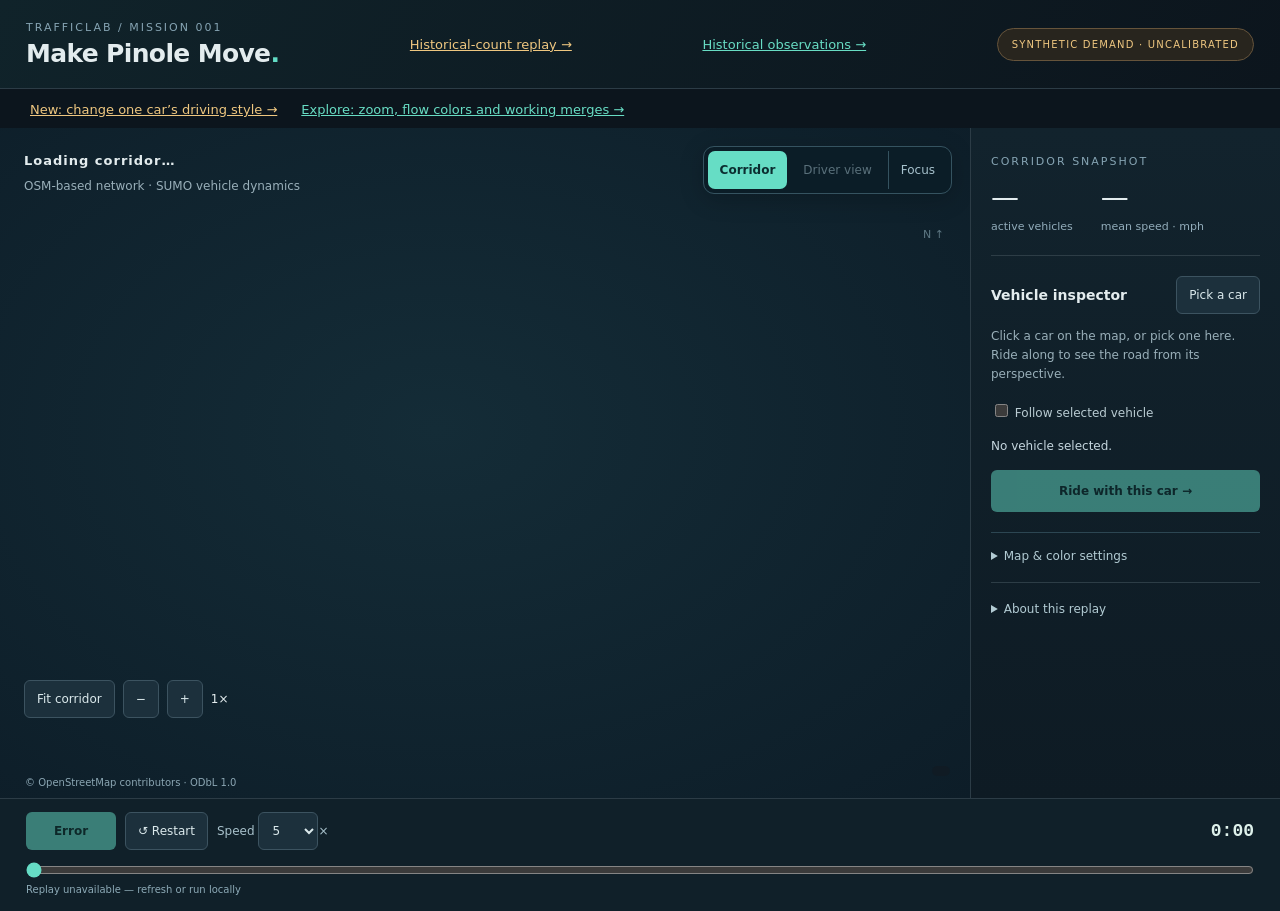
==== commit d36811ff: "Add data-checked one-car playground and reproducible SUMO experiment library" ====
--- a/viewer/index.html
+++ b/viewer/index.html
@@ -1,5 +1,5 @@
 <!doctype html><html lang="en"><meta charset="utf-8"><meta name="viewport" content="width=device-width,initial-scale=1"><title>TrafficLab · Make Pinole Move</title><link rel="stylesheet" href="style.css">
 <body><header><div><span class="eyebrow">TRAFFICLAB / MISSION 001</span><h1>Make Pinole Move<span class="dot">.</span></h1></div><a href="historical.html" style="color:#efc780;font-size:13px">Historical-count replay →</a><a href="observations.html" style="color:#68ddc4;font-size:13px">Historical observations →</a><div class="badge">SYNTHETIC DEMAND · UNCALIBRATED</div></header>
-<nav style="padding:10px 30px"><a style="color:#68ddc4;font-size:13px" href="ramps.html">Explore: zoom, flow colors and working merges →</a></nav><main><section class="map" id="experience"><div class="view-switch" role="group" aria-label="Camera view"><button id="view-map" aria-pressed="true">Corridor</button><button id="view-driver" aria-pressed="false">Driver view</button><button id="focus-view" aria-pressed="false" title="Expand the road view; Escape to return">Focus</button></div><canvas tabindex="0" id="map" aria-label="Interactive road network. Click a vehicle to inspect; drag to pan; scroll to zoom."></canvas><div class="maplabel"><strong id="networkname">Loading corridor…</strong><span>OSM-based network · SUMO vehicle dynamics</span></div><div class="mapbuttons"><button id="fit">Fit corridor</button><button id="zoom-out" aria-label="Zoom out">−</button><button id="zoom" aria-label="Zoom in">+</button><output id="zoom-level" aria-label="Zoom level">1×</output></div><div class="compass">N ↑</div><div class="legend" id="flow-legend"></div><div id="driver-hud" hidden><span class="eyebrow">RIDE ALONG</span><strong><span id="driver-speed">—</span><small> mph</small></strong><span id="driver-road">Selected vehicle</span><span class="driver-disclaimer">Schematic view · flat road geometry</span></div><div id="driver-empty" hidden><strong>This car has left the recorded view.</strong><p>Pick another car to keep exploring, or scrub back.</p><button id="driver-next">Ride another car</button><button id="driver-back">Back to corridor</button></div><div id="view-notice" role="status" aria-live="polite"></div><div class="credit">© OpenStreetMap contributors · ODbL 1.0</div></section>
+<nav style="padding:10px 30px"><a style="color:#efc780;font-size:13px;margin-right:24px" href="drivers.html">New: change one car’s driving style →</a><a style="color:#68ddc4;font-size:13px" href="ramps.html">Explore: zoom, flow colors and working merges →</a></nav><main><section class="map" id="experience"><div class="view-switch" role="group" aria-label="Camera view"><button id="view-map" aria-pressed="true">Corridor</button><button id="view-driver" aria-pressed="false">Driver view</button><button id="focus-view" aria-pressed="false" title="Expand the road view; Escape to return">Focus</button></div><canvas tabindex="0" id="map" aria-label="Interactive road network. Click a vehicle to inspect; drag to pan; scroll to zoom."></canvas><div class="maplabel"><strong id="networkname">Loading corridor…</strong><span>OSM-based network · SUMO vehicle dynamics</span></div><div class="mapbuttons"><button id="fit">Fit corridor</button><button id="zoom-out" aria-label="Zoom out">−</button><button id="zoom" aria-label="Zoom in">+</button><output id="zoom-level" aria-label="Zoom level">1×</output></div><div class="compass">N ↑</div><div class="legend" id="flow-legend"></div><div id="driver-hud" hidden><span class="eyebrow">RIDE ALONG</span><strong><span id="driver-speed">—</span><small> mph</small></strong><span id="driver-road">Selected vehicle</span><span class="driver-disclaimer">Schematic view · flat road geometry</span></div><div id="driver-empty" hidden><strong>This car has left the recorded view.</strong><p>Pick another car to keep exploring, or scrub back.</p><button id="driver-next">Ride another car</button><button id="driver-back">Back to corridor</button></div><div id="view-notice" role="status" aria-live="polite"></div><div class="credit">© OpenStreetMap contributors · ODbL 1.0</div></section>
 <aside><span class="eyebrow">CORRIDOR SNAPSHOT</span><div class="stats"><div><strong id="count">—</strong><span>active vehicles</span></div><div><strong id="mean">—</strong><span>mean speed · mph</span></div></div><hr><div class="inspecthead"><h2>Vehicle inspector</h2><button id="pick">Pick a car</button></div><p class="hint">Click a car on the map, or pick one here. Ride along to see the road from its perspective.</p><label class="follow"><input id="follow" type="checkbox"> Follow selected vehicle</label><div id="details">No vehicle selected.</div><button id="ride-selected" class="ride-button">Ride with this car →</button><details class="view-options"><summary>Map & color settings</summary><p>Scroll or pinch to zoom at a location. Drag to pan; double-click to zoom in. Manual navigation releases follow mode.</p><label>Jump to <select id="jump"><option value="">Choose a location…</option></select></label><label><input id="road-flow" type="checkbox" checked> Color roads by local mean speed</label><label>Car colors <select id="car-colors"><option value="relative">Relative to nearby traffic</option><option value="absolute">Absolute speed</option></select></label><details class="color-help"><summary>How the colors work</summary><p>Local = same road and direction, in 100 m sections, at the current simulation sample. Gray roads have no cars. Relative colors compare each car with the other cars; fewer than two peers stays gray. These are simulated speeds.</p></details></details><hr><details class="scene-notes"><summary>About this replay</summary><p>Seeded, synthetic through-traffic on a real road network. Cars follow SUMO’s microscopic model. The browser replays the exported states.</p><p class="caution">This is a technical demonstration, not measured traffic, a calibrated model, or evidence for a traffic intervention.</p><details><summary>Run provenance</summary><pre id="provenance"></pre></details></details></aside></main>
 <footer><div class="transport"><button id="play" disabled>Loading…</button><button id="restart" title="Return to the start of the replay">↺ Restart</button><label>Speed <select id="rate"><option>0.5</option><option>1</option><option>2</option><option selected>5</option><option>10</option><option>25</option></select>×</label><strong id="clock">0:00</strong></div><input id="timeline" type="range" min="0" max="1" step="0.1" value="0" aria-label="Simulation time"><span id="status" role="status">Loading real SUMO trajectory data…</span></footer><script src="flow-layer.js"></script><script src="driver-geometry.js"></script><script src="driver-view.js"></script><script src="app.js"></script></body></html>
